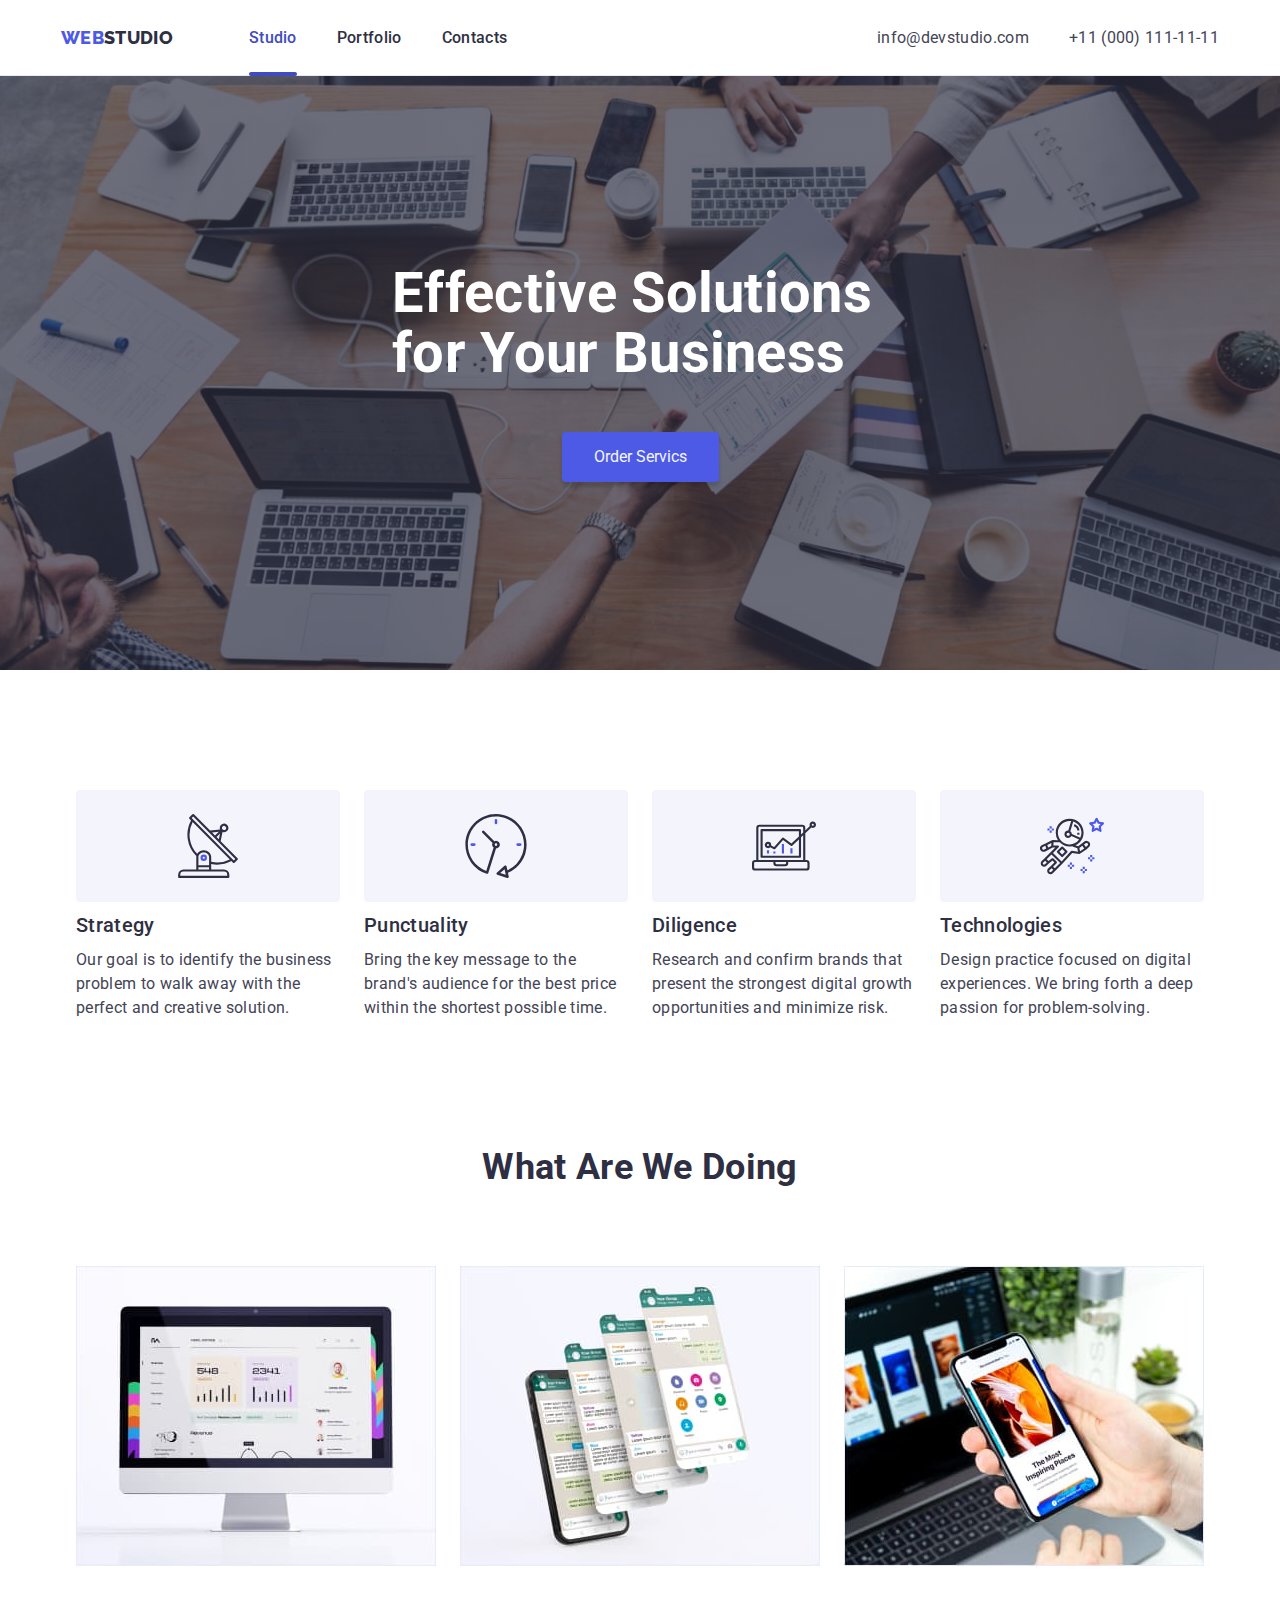
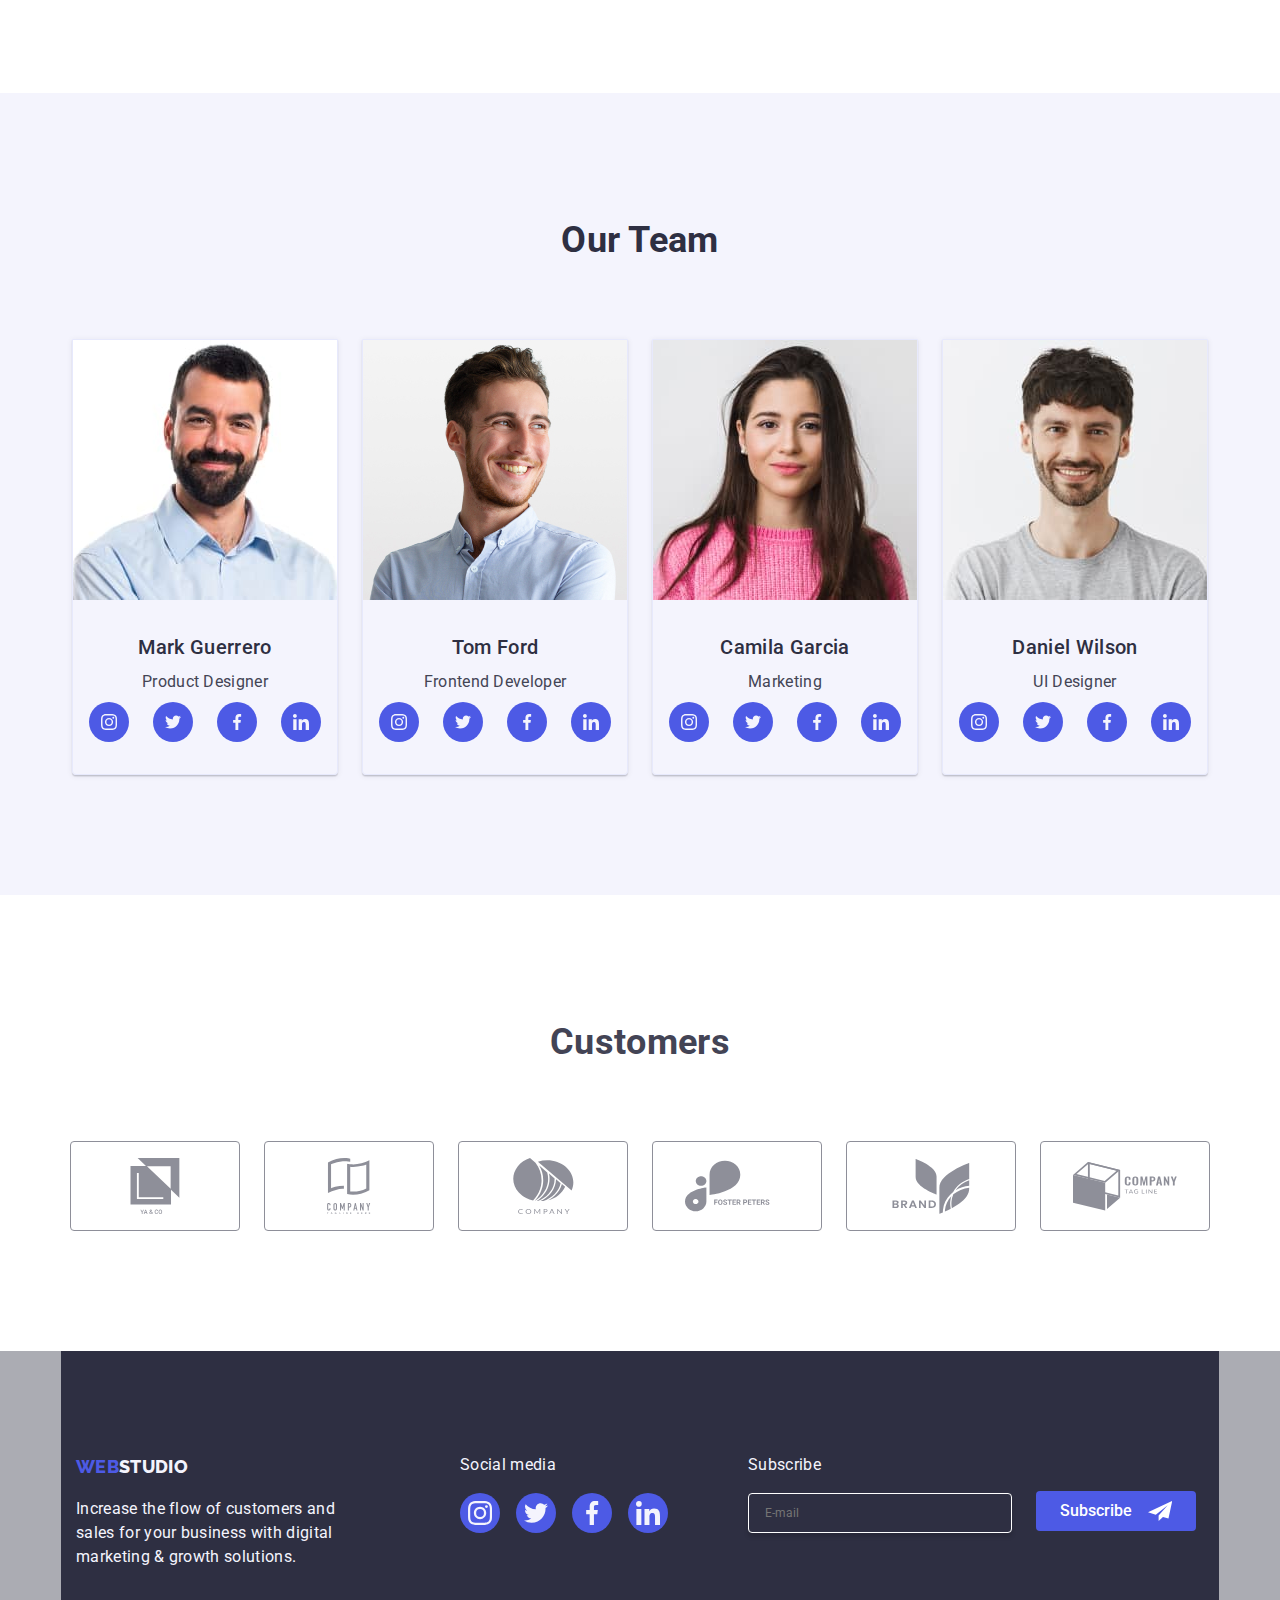
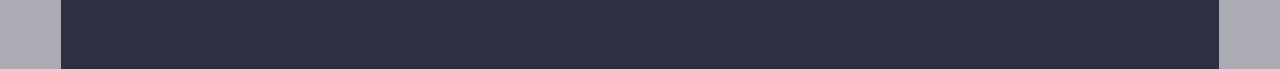
==== index.html @ 2606e439 "almost finish" ====
<!DOCTYPE html>
<html lang="en">

<head>
  <meta charset="UTF-8">
  <meta name="viewport" content="width=device-width, initial-scale=1.0">
  <link rel="stylesheet" type="text/css" href="./css/modern-normalize.css">
  <link rel="stylesheet" type="text/css" href="./css/styles.css">
  <link rel="preconnect" href="https://fonts.googleapis.com">
  <link rel="preconnect" href="https://fonts.gstatic.com" crossorigin>
  <link href="https://fonts.googleapis.com/css2?family=Raleway:wght@800&family=Roboto:wght@400;500;700;900&display=swap"
    rel="stylesheet">
  <title>WebStudio</title>
</head>

<body>
  <header class="top-line">
    <div class="conteiner top">
      <a href="./index.html" class="logo"><span class="web">WEB</span><span class="studio">STUDIO</span></a>
      <nav>
        <ul class="navi">
          <li><a href="./index.html" class="item-navi active">Studio</a></li>
          <li><a href="./portfolio.html" class="item-navi">Portfolio</a></li>
          <li><a href="#" class="item-navi">Contacts</a></li>
        </ul>
      </nav>
      <ul class="contact">
        <li><a href="mailto:info@devstudio.com" class="item-contact">info@devstudio.com</a>
        </li>
        <li><a href="tel:+110001111111" class="item-contact">+11 (000) 111-11-11</a>
        </li>
      </ul>
    </div>
  </header>
  <main>
    <!--hero image-->
    <div class="conteiner bg-hero">
      <div class="hero">
        <h1 class="text-hero">Effective Solutions
          for Your Business</h1>
        <button type="button" data-modal-open class="button-hero">Order Servics</button>
      </div>
    </div>
    <!--about us-->

    <div>
      <ul class="feature conteiner">
        <li class="feature-item">
          <svg width="64" height="64" class="feature-icons">
            <use href="./images/icons.svg#icon-antenna-1"></use>
          </svg>
          <h3 class="feature-header">Strategy</h3>
          <p>Our goal is to identify the business
            problem to walk away with the perfect and creative solution.</p>
        </li>
        <li class="feature-item">
          <svg width="64" height="64" class="feature-icons">
            <use href="./images/icons.svg#icon-clock-1"></use>
          </svg>
          <h3 class="feature-header">Punctuality</h3>
          <p>Bring the key message to the brand's audience for the best price within the shortest
            possible time.</p>
        </li>
        <li class="feature-item">
          <svg width="64" height="64" class="feature-icons">
            <use href="./images/icons.svg#icon-diagram1"></use>
          </svg>
          <h3 class="feature-header">Diligence</h3>
          <p>Research and confirm brands that present the strongest digital growth opportunities
            and minimize risk.</p>
        </li>
        <li class="feature-item">
          <svg width="64" height="64" class="feature-icons">
            <use href="./images/icons.svg#icon-astronaut-1"></use>
          </svg>
          <h3 class="feature-header">Technologies</h3>
          <p>Design practice focused on digital experiences. We bring forth a deep passion for
            problem-solving.</p>
        </li>
      </ul>
    </div>

    <!--what are we doing-->
    <section class="section">
      <div class="conteiner">
        <h2 class="done-header">What Are We Doing</h2>
        <ul class="done-list">
          <li>
            <img src="./images/mainpage/offer1.jpg" alt="computer with open webside" width="360" height="300">
          </li>
          <li>
            <img src="./images/mainpage/offer2.jpg" alt="phone with four different progressive screens" width="360"
              height="300">
          </li>
          <li>
            <img src="./images/mainpage/offer3.jpg" alt="computer and phone showing the same app running" width="360"
              height="300">
          </li>
        </ul>
      </div>
    </section>
    <!--our team-->
    <section class="section bg-light">
      <div class="conteiner">
        <h2 class="done-header">Our Team</h2>
        <ul class="team">
          <li>
            <figure class="team-item">
              <img src="./images/mainpage/team1.jpg" alt="A smiling man who is a Product Designer in our company"
                width="264" height="260">
              <figcaption class="team-figcaption">
                <h3 class="team-header">Mark Guerrero</h3>
                <p>Product Designer</p>
                <ul class="social-list-icons-main">
                  <li>
                    <a href="#" class="background_sm_main">
                      <svg width="16" height="16">
                        <use href="./images/icons.svg#icon-instagram-2"></use>
                      </svg>
                    </a>
                  </li>
                  <li>
                    <a href="#" class="background_sm_main">
                      <svg width="16" height="16">
                        <use href="./images/icons.svg#icon-twitter-1"></use>
                      </svg>
                    </a>
                  </li>
                  <li>
                    <a href="#" class="background_sm_main">
                      <svg width="16" height="16">
                        <use href="./images/icons.svg#icon-facebook-1"></use>
                      </svg>
                    </a>
                  </li>
                  <li>
                    <a href="#" class="background_sm_main">
                      <svg width="16" height="16">
                        <use href="./images/icons.svg#icon-linkedin-1"></use>
                      </svg>
                    </a>
                  </li>
                </ul>
              </figcaption>
            </figure>
          </li>
          <li>
            <figure class="team-item">
              <img src="./images/mainpage/team2.jpg" alt="A smiling man who is a Frontend Developer in our company"
                width="264" height="260">
              <figcaption class="team-figcaption">
                <h3 class="team-header">Tom Ford</h3>
                <p>Frontend Developer</p>
                <ul class="social-list-icons-main">
                  <li>
                    <a href="#" class="background_sm_main">
                      <svg width="16" height="16">
                        <use href="./images/icons.svg#icon-instagram-2"></use>
                      </svg>
                    </a>
                  </li>
                  <li>
                    <a href="#" class="background_sm_main">
                      <svg width="16" height="16">
                        <use href="./images/icons.svg#icon-twitter-1"></use>
                      </svg>
                    </a>
                  </li>
                  <li>
                    <a href="#" class="background_sm_main">
                      <svg width="16" height="16">
                        <use href="./images/icons.svg#icon-facebook-1"></use>
                      </svg>
                    </a>
                  </li>
                  <li>
                    <a href="#" class="background_sm_main">
                      <svg width="16" height="16">
                        <use href="./images/icons.svg#icon-linkedin-1"></use>
                      </svg>
                    </a>
                  </li>
                </ul>
              </figcaption>
            </figure>
          </li>
          <li>
            <figure class="team-item">
              <img src="./images/mainpage/team3.jpg" alt="A smiling woman who is a Marketing specialist in our company"
                width="264" height="260">
              <figcaption class="team-figcaption">
                <h3 class="team-header">Camila Garcia</h3>
                <p>Marketing</p>
                <ul class="social-list-icons-main">
                  <li>
                    <a href="#" class="background_sm_main">
                      <svg width="16" height="16">
                        <use href="./images/icons.svg#icon-instagram-2"></use>
                      </svg>
                    </a>
                  </li>
                  <li>
                    <a href="#" class="background_sm_main">
                      <svg width="16" height="16">
                        <use href="./images/icons.svg#icon-twitter-1"></use>
                      </svg>
                    </a>
                  </li>
                  <li>
                    <a href="#" class="background_sm_main">
                      <svg width="16" height="16">
                        <use href="./images/icons.svg#icon-facebook-1"></use>
                      </svg>
                    </a>
                  </li>
                  <li>
                    <a href="#" class="background_sm_main">
                      <svg width="16" height="16">
                        <use href="./images/icons.svg#icon-linkedin-1"></use>
                      </svg>
                    </a>
                  </li>
                </ul>
              </figcaption>
            </figure>
          </li>
          <li>
            <figure class="team-item">
              <img src="./images/mainpage/team4.jpg" alt="A smiling man who is a UI Designer in our company" width="264"
                height="260">
              <figcaption class="team-figcaption">
                <h3 class="team-header">Daniel Wilson</h3>
                <p>UI Designer</p>
                <ul class="social-list-icons-main">
                  <li>
                    <a href="#" class="background_sm_main">
                      <svg width="16" height="16">
                        <use href="./images/icons.svg#icon-instagram-2"></use>
                      </svg>
                    </a>
                  </li>
                  <li>
                    <a href="#" class="background_sm_main">
                      <svg width="16" height="16">
                        <use href="./images/icons.svg#icon-twitter-1"></use>
                      </svg>
                    </a>
                  </li>
                  <li>
                    <a href="#" class="background_sm_main">
                      <svg width="16" height="16">
                        <use href="./images/icons.svg#icon-facebook-1"></use>
                      </svg>
                    </a>
                  </li>
                  <li>
                    <a href="#" class="background_sm_main">
                      <svg width="16" height="16">
                        <use href="./images/icons.svg#icon-linkedin-1"></use>
                      </svg>
                    </a>
                  </li>
                </ul>
              </figcaption>
            </figure>
          </li>
        </ul>
      </div>
    </section>
    <section class="section">
      <div class="conteiner">
        <h2 class="customers-header">Customers</h2>
        <ul class="customers-list-icons">
          <li>
            <a href="#" class="customers-icons-images">
              <svg width="104" height="56">
                <use href="./images/icons.svg#icon-customers1"></use>
              </svg>
            </a>
          </li>
          <li>
            <a href="#" class="customers-icons-images">
              <svg width="104" height="56">
                <use href="./images/icons.svg#icon-customers2"></use>
              </svg>
            </a>
          </li>
          <li>
            <a href="#" class="customers-icons-images">
              <svg width="104" height="56">
                <use href="./images/icons.svg#icon-customers3"></use>
              </svg>
            </a>
          </li>
          <li>
            <a href="#" class="customers-icons-images">
              <svg width="104" height="56">
                <use href="./images/icons.svg#icon-customers4"></use>
              </svg>
            </a>
          </li>
          <li>
            <a href="#" class="customers-icons-images">
              <svg width="104" height="56">
                <use href="./images/icons.svg#icon-customers5"></use>
              </svg>
            </a>
          </li>
          <li>
            <a href="#" class="customers-icons-images">
              <svg width="104" height="56">
                <use href="./images/icons.svg#icon-customers66"></use>
              </svg>
            </a>
          </li>
        </ul>
      </div>
    </section>
  </main>
  <footer class="bg-dark">
    <div class="conteiner bottom">
      <div class="bottom-items-one">
        <a href="./index.html" class="logo-bottom"><span class="web">WEB</span><span class="studio"
            style="color: #f4f4fd">STUDIO</span></a>
        <p>Increase the flow of customers and sales for your business with digital marketing &
          growth
          solutions.</p>
      </div>
      <div class="bottom-items-two">
        <p>Social media</p>
        <ul class="social-list-icons-bottom">
          <li>
            <a href="#" class="background_sm_footer">
              <svg width="24" height="24">
                <use href="./images/icons.svg#icon-instagram-2"></use>
              </svg>
            </a>
          </li>
          <li>
            <a href="#" class="background_sm_footer">
              <svg width="24" height="24">
                <use href="./images/icons.svg#icon-twitter-1"></use>
              </svg>
            </a>
          </li>
          <li>
            <a href="#" class="background_sm_footer">
              <svg width="24" height="24">
                <use href="./images/icons.svg#icon-facebook-1"></use>
              </svg>
            </a>
          </li>
          <li>
            <a href="#" class="background_sm_footer">
              <svg width="24" height="24">
                <use href="./images/icons.svg#icon-linkedin-1"></use>
              </svg>
            </a>
          </li>
        </ul>
      </div>
      <div class="bottom-items-three">
        <form>
          <label class="sub-bottom">
            Subscribe
            <input class="subscribe" type="email" name="email" placeholder="E-mail" required>
          </label>
          <button type="submit" class="sub-button">Subscribe<svg width="24" height="24">
              <use href="./images/icons.svg#icon-send"></use>
            </svg>
          </button>
        </form>
      </div>
    </div>
  </footer>

  <div class="backdrop is-hidden" data-modal>
    <div class="modal">
      <button data-modal-close type="button" class="close-btn"><svg width="8" height="8">
          <use href="./images/icons.svg#icon-x"></use>
        </svg>
      </button>
      <div>
        <p class="header-form">Leave your contacts and we will call you back</p>
        <form>
          <label class="label-form" for="user_name">Name</label>
          <div class="icons-position">
            <input class="frame-form" type="text" name="username" id="user_name" required>
            <svg class="icons-form" width="18" height="18">
              <use href="./images/icons.svg#icon-person"></use>
            </svg>
          </div>
          <label class="label-form" for="phone">Phone</label>
          <div class="icons-position">
            <input class="frame-form" type="tel" name="phone" id="phone" required>
            <svg class="icons-form" width="18" height="18">
              <use href="./images/icons.svg#icon-tel"></use>
            </svg>
          </div>
          <label class="label-form" for="email">Email</label>
          <div class="icons-position">
            <input class="frame-form" type="email" name="email" id="email" required>
            <svg class="icons-form" width="18" height="18">
              <use href="./images/icons.svg#icon-envelope"></use>
            </svg>
          </div>
          <label class="label-form" for="comment">Comment</label>
          <div class="icons-position">
            <textarea class="comment-form" name="comment" placeholder="Text input" id="comment" required></textarea>
          </div>
          <div class="agreement">
            <input class="checkbox" type="checkbox" name="mark" value="agreement" id="mark" required>
            <label class="agreement-text" for="mark">I accept the terms and conditions of the <a href="#">Privacy
                Policy</a></label>
          </div>
          <div class="form-button-place">
            <button class="form-button" type="submit">Send</button>
          </div>
        </form>
      </div>
    </div>
  </div>


  <script src="./js/modal.js"></script>
</body>

</html>
---- css/styles.css ----
:root {
	--iris: #4d5ae5;
	--ocean: #404bbf;
	--navyblue: #2e2f42;
	--green: #31d0aa;
	--slate: #434455;
	--lightslate: #8e8f99;
	--cornflower: #e7e9fc;
	--cloud: #f4f4fd;
	--navybluemodal: rgba(46, 47, 66, 0.4);
	--grey: #2e2f42;
	--white: #ffffff;
	--dairy: #fcfcfc;
	--activehover: #000000;
}
* {
	box-sizing: border-box;
	padding: 0px;
	margin: 0px;
}
body {
	font-family: "Roboto", sans-serif;
	color: var(--slate);
	line-height: 1.5;
	letter-spacing: 0.02em;
}
.conteiner {
	width: 100%;
	max-width: 1158px;
	padding: 0px 15px;
	margin: 0 auto;
}
.section {
	padding: 120px 0px;
}
.top-line {
	background: var(--white);
	box-shadow: 0px 1px 6px 0px rgba(46, 47, 66, 0.08),
		0px 1px 1px 0px rgba(46, 47, 66, 0.16),
		0px 2px 1px 0px rgba(46, 47, 66, 0.08);
	border-bottom: 1px solid var(--cornflower);
}
.top {
	display: flex;
	align-items: center;
	padding: 24px 0px;
}
.logo {
	margin-right: 76px;
	padding-top: 0%;
	display: inline-flex;
	font-family: "Raleway", sans-serif;
	font-size: 18px;
	font-weight: 800;
	text-decoration: none;
}
.web {
	color: var(--iris);
}
.studio {
	color: var(--navyblue);
}
.navi {
	display: inline-flex;
	gap: 40px;
	list-style: none;
}
.item-navi {
	font-family: "Roboto", sans-serif;
	color: var(--navyblue);
	font-weight: 500;
	text-decoration: none;
	transition-property: color;
	transition-duration: 250ms;
	transition-timing-function: cubic-bezier(0.17, 0.67, 0.83, 0.67);
}
.active {
	position: relative;
	font-size: 16px;
	font-weight: 500;
	color: var(--ocean);
}
.active::after {
	position: absolute;
	right: 0px;
	bottom: -29px;
	content: "";
	background-color: var(--ocean);
	width: 100%;
	height: 4px;
	border-radius: 2px;
}
.contact {
	padding-top: 0%;
	gap: 40px;
	display: flex;
	list-style: none;
	margin-left: auto;
}
.item-contact {
	font-family: "Roboto", sans-serif;
	color: var(--slate);
	font-size: 16px;
	text-decoration: none;
	transition-property: color;
	transition-duration: 250ms;
	transition-timing-function: cubic-bezier(0.17, 0.67, 0.83, 0.67);
}
.item-contact:hover,
.item-contact:focus,
.item-navi:hover,
.item-navi:focus {
	color: var(--ocean);
}
.studio:hover,
.web:hover {
	cursor: pointer;
}
.menu {
	margin-top: 96px;
	margin-bottom: 72px;
	display: flex;
	list-style: none;
	justify-content: center;
	gap: 24px;
}
.item-menu {
	font-family: "Roboto", sans-serif;
	color: var(--iris);
	background-color: var(--cloud);
	font-weight: 500;
	font-size: 16px;
	border-radius: 4px;
	padding: 12px 24px 12px 24px;
	border: none;
	text-align: center;
	transition-property: color, transform;
	transition-duration: 250ms;
	transition-timing-function: cubic-bezier(0.17, 0.67, 0.83, 0.67);
}
.item-menu:hover,
.item-menu:focus {
	cursor: pointer;
	border: none;
	color: var(--white);
	background-color: var(--ocean);
	box-shadow: 0px 2px 2px 0px rgba(0, 0, 0, 0.12),
		0px 2px 1px 0px rgba(0, 0, 0, 0.08), 0px 3px 1px 0px rgba(0, 0, 0, 0.1);
	transform: scale(1.2);
}
.row {
	display: flex;
	justify-content: center;
	gap: 24px;
	margin-bottom: 48px;
	list-style: none;
}
.item-row {
	display: flex;
	flex-direction: column;
}
.item-row:hover {
	box-shadow: 0px 2px 1px 0px rgba(46, 47, 66, 0.08),
		0px 1px 1px 0px rgba(46, 47, 66, 0.16),
		0px 1px 6px 0px rgba(46, 47, 66, 0.08);
	cursor: pointer;
}
.overlay {
	position: absolute;
	background-color: var(--iris);
	color: var(--cloud);
	padding-top: 40px;
	padding-left: 32px;
	padding-right: 32px;
	top: 0;
	left: 0;
	width: 100%;
	height: 300px;
	transform: translatey(100%);
	transition: transform 250ms ease-in-out;
}
.item-row:hover .overlay {
	transform: translatey(0);
}
.last-row {
	margin-bottom: 120px;
}
.row-header {
	color: var(--navyblue, #2e2f42);
	font-family: "Roboto", sans-serif;
	font-size: 20px;
	font-weight: 500;
}
.row-text {
	border-left: 1px solid var(--cornflower);
	border-right: 1px solid var(--cornflower);
	border-bottom: 1px solid var(--cornflower);
	padding: 32px 16px;
	display: flex;
	flex-direction: column;
	gap: 8px;
}
.bottom {
	display: flex;
	flex-direction: row;
	background-color: var(--navyblue);
	padding-top: 101.5px;
	padding-bottom: 100px;
	color: var(--cloud);
}
.bottom-items-one {
	display: flex;
	flex-direction: column;
	gap: 17.5px;
	width: 264px;
	margin-right: 120px;
}
.bottom-items-two {
	display: flex;
	flex-direction: column;
	gap: 16px;
	width: 208px;
	margin-right: 80px;
}
.logo-bottom {
	font-family: "Raleway", sans-serif;
	font-size: 18px;
	font-weight: 800;
	text-decoration: none;
}
.hero {
	color: var(--cloud);
	display: flex;
	flex-direction: column;
	justify-content: center;
	gap: 48px;
	padding-top: 188px;
	padding-bottom: 188px;
}
.bg-hero {
	display: flex;
	justify-content: center;
	max-width: 1440px;
	background-color: var(--navybluemodal);
	background-image: radial-gradient(
			circle,
			rgba(46, 47, 66, 0.7) 100%,
			rgba(255, 255, 255, 0) 0%
		),
		url("../images/mainpage/bghero.jpg");
	background-size: cover, cover;
}
.text-hero {
	font-size: 56px;
	width: 496px;
	font-weight: 700;
	line-height: 1.07;
	color: var(--white);
	margin: 0 auto;
}
.button-hero {
	margin: 0 auto;
	padding: 16px 32px;
	border-radius: 4px;
	background-color: var(--iris);
	border: none;
	box-shadow: 0px 4px 4px 0px rgba(0, 0, 0, 0.15);
	color: var(--cloud);
	transition-property: transform;
	transition-duration: 250ms;
	transition-timing-function: cubic-bezier(0.17, 0.67, 0.83, 0.67);
}
.button-hero:hover,
.button-hero:focus {
	background-color: var(--ocean);
	box-shadow: 0px 4px 4px 0px rgba(0, 0, 0, 0.15);
	cursor: pointer;
	transform: scale(1.2);
}

.bg-dark {
	background-color: var(--navybluemodal);
}
.feature {
	padding-top: 120px;
	list-style: none;
	display: flex;
	justify-content: center;
	gap: 24px;
}
.feature-icons {
	box-sizing: content-box;
	border-radius: 4px;
	background-color: var(--cloud, #f4f4fd);
	padding: 24px 100px;
}
.feature-item {
	display: flex;
	gap: 8px;
	flex-direction: column;
}
.feature-header {
	font-size: 20px;
	font-weight: 500;
	color: var(--navyblue);
}
.done-list {
	display: flex;
	gap: 24px;
	justify-content: center;
	list-style: none;
}
.done-header {
	margin-bottom: 72px;
	font-size: 36px;
	font-weight: 700;
	text-align: center;
	color: var(--navyblue);
}
.bg-light {
	background-color: var(--cloud);
}
.team-header {
	color: var(--navyblue, #2e2f42);
	text-align: center;
	font-family: "Roboto", sans-serif;
	font-size: 36px;
	font-weight: 700;
}
.team {
	margin-top: 72px;
	display: flex;
	justify-content: center;
	list-style: none;
	gap: 24px;
}
.team-item {
	display: flex;
	flex-direction: column;
	align-items: center;
	border: 1px solid var(--cornflower, #e7e9fc);
	gap: 32px;
	border-radius: 0px 0px 4px 4px;
	box-shadow: 0px 2px 1px 0px rgba(46, 47, 66, 0.08),
		0px 1px 1px 0px rgba(46, 47, 66, 0.16),
		0px 1px 6px 0px rgba(46, 47, 66, 0.08);
}
.team-header {
	color: var(--navyblue, #2e2f42);
	text-align: center;
	font-family: "Roboto", sans-serif;
	font-size: 20px;
	font-weight: 500;
}
.team-figcaption {
	display: flex;
	flex-direction: column;
	align-items: center;
	gap: 8px;
	width: 232px;
	margin-bottom: 32px;
}
.background_sm_main {
	display: flex;
	justify-content: center;
	align-items: center;
	background-color: var(--iris);
	fill: var(--cloud);
	border-radius: 50%;
	width: 40px;
	height: 40px;
	transition-property: background-color, transform;
	transition-duration: 250ms;
	transition-timing-function: cubic-bezier(0.17, 0.67, 0.83, 0.67);
}
.background_sm_main:hover,
.background_sm_main:focus {
	cursor: pointer;
	background-color: var(--ocean);
	transform: scale(1.2);
}
.background_sm_footer {
	display: flex;
	justify-content: center;
	align-items: center;
	background-color: var(--iris);
	fill: var(--cloud);
	border-radius: 50%;
	width: 40px;
	height: 40px;
	transition-property: background-color, transform;
	transition-duration: 250ms;
	transition-timing-function: cubic-bezier(0.17, 0.67, 0.83, 0.67);
}
.background_sm_footer:hover,
.background_sm_footer:focus {
	background-color: var(--green);
	cursor: pointer;
	transform: scale(1.2);
}
.social-list-icons-main {
	display: flex;
	justify-content: center;
	list-style: none;
	gap: 24px;
}
.social-list-icons-bottom {
	display: flex;
	justify-content: center;
	list-style: none;
	gap: 16px;
}
.customers-header {
	font-family: "Roboto", sans-serif;
	font-size: 36px;
	font-weight: 700;
	text-align: center;
	margin-bottom: 72px;
}
.customers-list-icons {
	display: flex;
	justify-content: center;
	list-style: none;
	gap: 24px;
}
.customers-icons-images {
	display: flex;
	align-items: center;
	padding: 16px 32px;
	border-radius: 4px;
	border: 1px solid var(--lightslate);
	fill: var(--lightslate);
	transition-property: border, fill, transform;
	transition-duration: 250ms;
	transition-timing-function: cubic-bezier(0.17, 0.67, 0.83, 0.67);
}
.customers-icons-images:hover,
.customers-icons-images:focus {
	cursor: pointer;
	border: 1px solid var(--ocean);
	fill: var(--ocean);
	transform: scale(1.2);
}
.backdrop {
	position: fixed;
	top: 0;
	left: 0;
	width: 100%;
	height: 100%;
	background-color: rgba(46, 47, 66, 0.4);
	transition-property: transform;
	transition-duration: 500ms;
	transition-timing-function: linear;
}
.is-hidden {
	opacity: 0;
	visibility: hidden;
	pointer-events: none;
	transform: scale(1.25);
}
.modal {
	position: absolute;
	top: 50%;
	left: 50%;
	transform: translate(-50%, -50%);
	width: 432px;
	height: 608px;
	border-radius: 4px;
	background: var(--cloud);
	box-shadow: 0px 2px 1px 0px rgba(0, 0, 0, 0.2),
		0px 1px 3px 0px rgba(0, 0, 0, 0.12), 0px 1px 1px 0px rgba(0, 0, 0, 0.14);
	margin: 0;
	padding: 24px;
}
.close-btn {
	position: relative;
	left: 336px;
	border: 1px solid rgba(0, 0, 0, 0.1);
	border-radius: 50%;
	width: 24px;
	height: 24px;
	fill: var(--navyblue);
	background: linear-gradient(0deg, #e7e9fc, #e7e9fc),
		linear-gradient(0deg, rgba(0, 0, 0, 0.1), rgba(0, 0, 0, 0.1));
	cursor: pointer;
}
.box {
	position: relative;
	width: 360px;
	height: 300px;
	margin: 0 auto;
	overflow: hidden;
}
.bottom-items-three {
	position: relative;
}
.sub-bottom {
	display: flex;
	flex-direction: column;
	gap: 16px;
}
.subscribe {
	width: 264px;
	height: 40px;
	border-radius: 4px;
	border: 1px solid var(--white);
	box-shadow: 0px 4px 4px 0px rgba(0, 0, 0, 0.15);
	color: var(--white);
	font-size: 12px;
	padding-left: 16px;
	background-color: var(--navyblue);
}
.sub-button {
	border: none;
	position: absolute;
	top: 38px;
	left: 288px;
	display: inline-flex;
	padding: 8px 24px;
	justify-content: center;
	align-items: center;
	gap: 16px;
	border-radius: 4px;
	background: var(--iris);
	color: var(--white);
	text-align: center;
	font-weight: 500;
	transition-property: transform;
	transition-duration: 250ms;
	transition-timing-function: cubic-bezier(0.17, 0.67, 0.83, 0.67);
}
.form-button:hover,
.form-button:focus,
.sub-button:hover,
.sub-button:focus {
	cursor: pointer;
	transform: scale(1.1);
}
.header-form {
	display: flex;
	justify-content: center;
	font-weight: 500;
	margin-top: 24px;
	margin-bottom: 16px;
}
.form-button {
	display: flex;
	justify-content: center;
	width: 169px;
	height: 56px;
	padding: 16px 32px 16px 32px;
	border-radius: 4px;
	background: var(--iris);
	box-shadow: 0px 4px 4px 0px rgba(0, 0, 0, 0.15);
	color: var(--white);
	line-height: 24px;
	letter-spacing: 0.04em;
	border: none;
	transition-property: transform;
	transition-duration: 250ms;
	transition-timing-function: cubic-bezier(0.17, 0.67, 0.83, 0.67);
}
.form-button-place {
	display: flex;
	justify-content: center;
}
.label-form {
	color: var(--lightslate);
	font-size: 12px;
	display: flex;
	width: 100%;
	flex-direction: column;
	align-items: flex-start;
	gap: 4px;
	margin-bottom: 8px;
}
.icons-position {
	position: relative;
}
.icons-position:hover,
.icons-position:focus-within,
.icons-position:focus {
	fill: var(--iris);
	border-radius: 4px;
	border: 1px solid var(--iris);
}

.agreement {
	position: relative;
	margin-left: 48px;
	margin-top: 16px;
	margin-bottom: 24px;
}
.checkbox {
	position: absolute;
	width: 16px;
	height: 16px;
	left: -24px;
	top: 4px;
}
.agreement-text {
	color: var(--lightslate);
	font-size: 12px;
	letter-spacing: 0.48px;
}

.frame-form {
	width: 100%;
	height: 40px;
	border-radius: 4px;
	padding: 11px 38px;
	border: 1px solid var(--navybluemodal);
}
.icons-form {
	position: absolute;
	top: 11px;
	left: 16px;
}
.comment-form {
	display: block;
	resize: none;
	width: 100%;
	height: 120px;
	border-radius: 4px;
	border: 1px solid var(--navybluemodal);
	padding: 8px 16px;
	font-family: "Roboto", sans-serif;
	color: var(--navybluemodal);
	font-size: 12px;
}
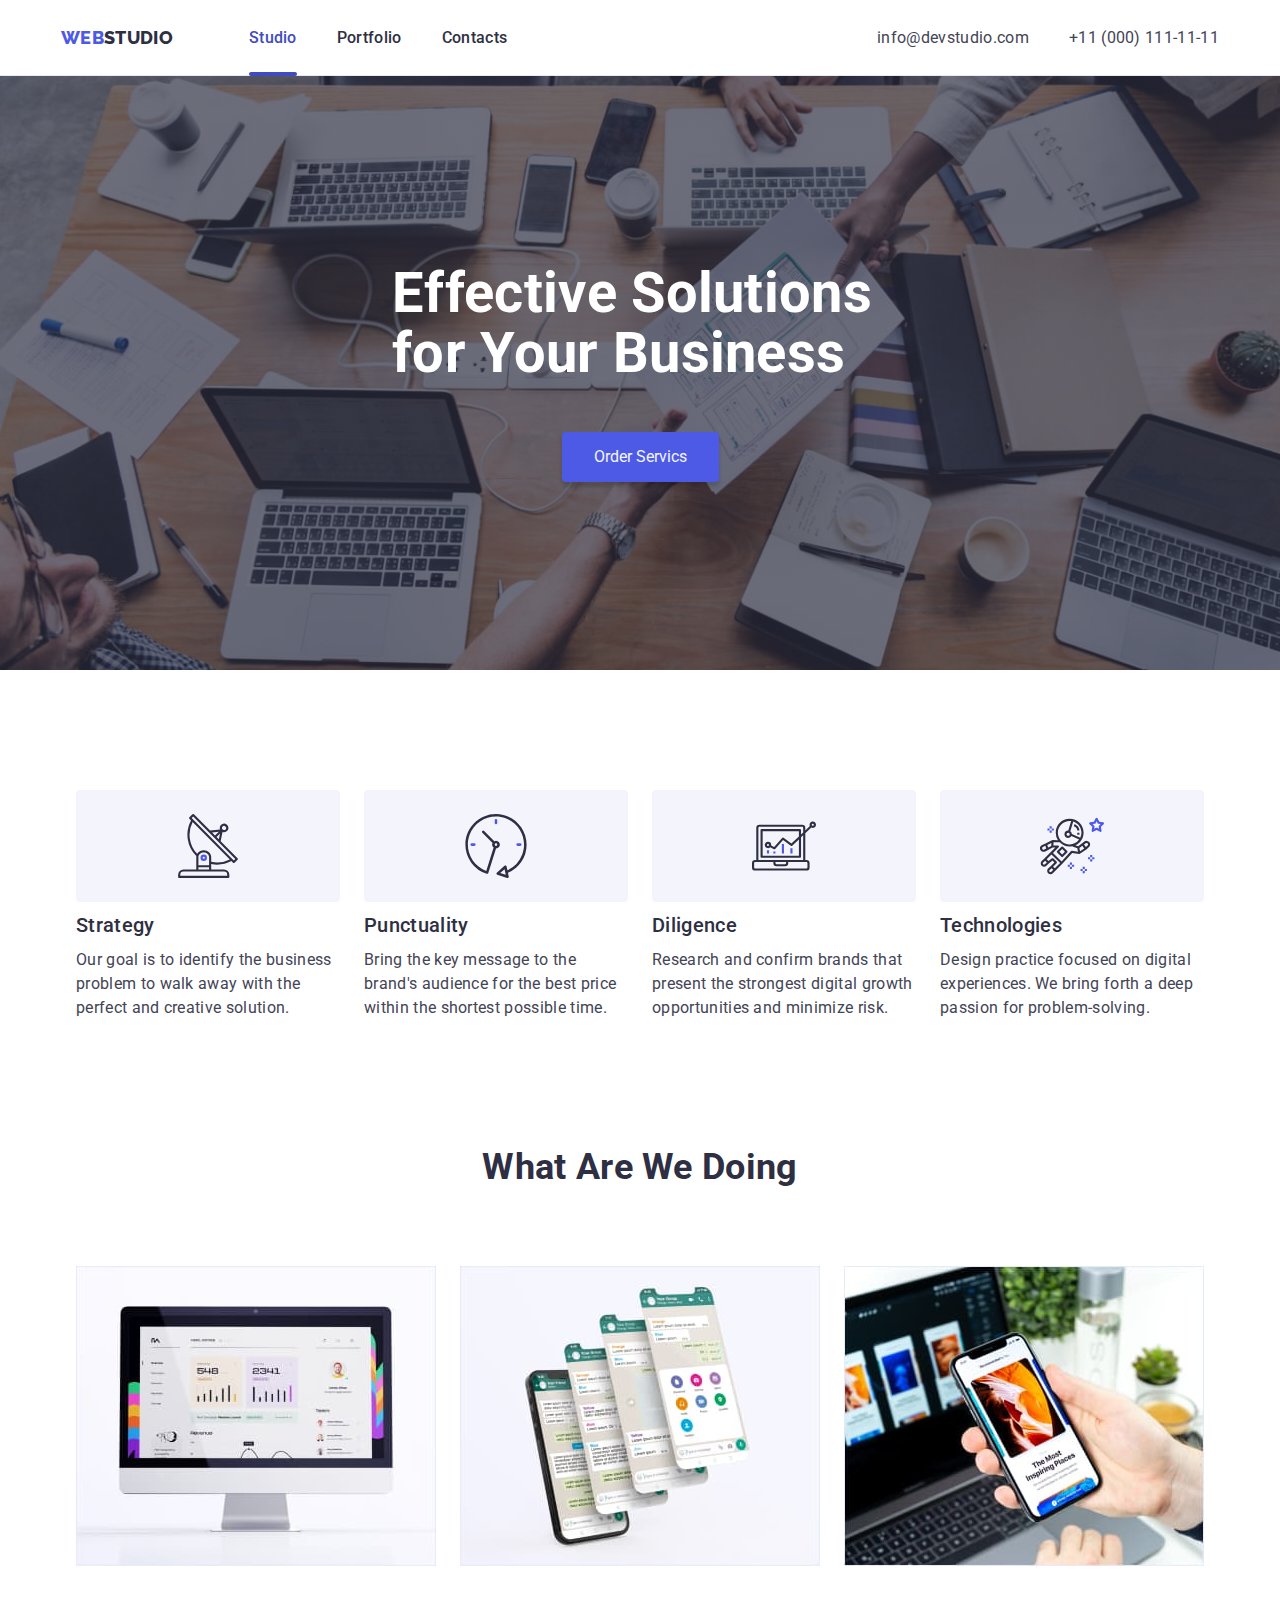
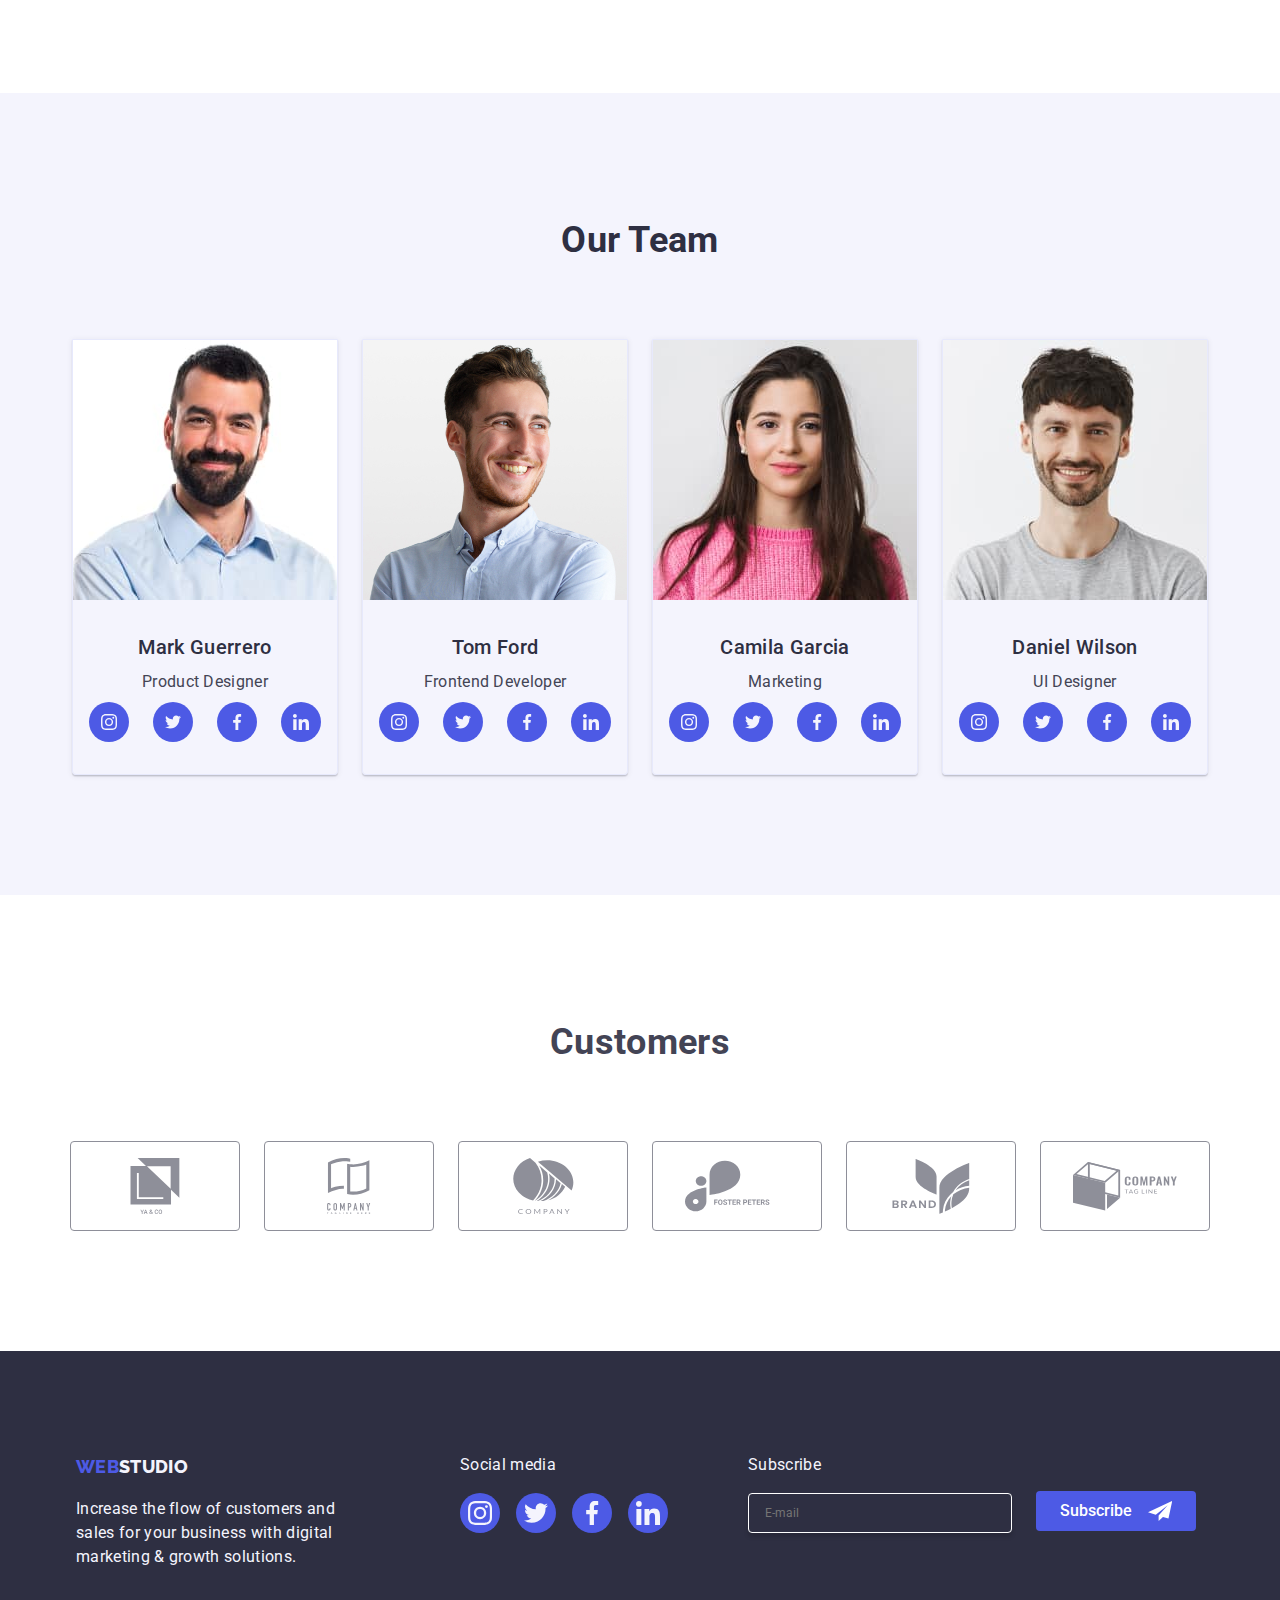
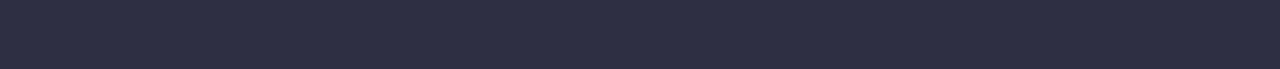
==== commit f71f46fd: "add" ====
--- a/index.html
+++ b/index.html
@@ -384,12 +384,16 @@
         <p class="header-form">Leave your contacts and we will call you back</p>
         <form>
           <label class="label-form" for="user_name">Name</label>
+
           <div class="icons-position">
             <input class="frame-form" type="text" name="username" id="user_name" required>
             <svg class="icons-form" width="18" height="18">
               <use href="./images/icons.svg#icon-person"></use>
             </svg>
           </div>
+
+
+
           <label class="label-form" for="phone">Phone</label>
           <div class="icons-position">
             <input class="frame-form" type="tel" name="phone" id="phone" required>
@@ -408,11 +412,17 @@
           <div class="icons-position">
             <textarea class="comment-form" name="comment" placeholder="Text input" id="comment" required></textarea>
           </div>
+
           <div class="agreement">
-            <input class="checkbox" type="checkbox" name="mark" value="agreement" id="mark" required>
-            <label class="agreement-text" for="mark">I accept the terms and conditions of the <a href="#">Privacy
-                Policy</a></label>
-          </div>
+            <label class="agreement-text" for="mark">
+              <input class="check-input" type="checkbox" name="mark" value="agreement" id="mark" required>
+              <span class="check-span">
+                <svg class="check-icons" width="10" height="8">
+                  <use href="./images/symbol-defs (3).svg#icon-agreement"></use>
+                </svg>
+              </span>I accept the terms and conditions of the <a href="#">Privacy Policy</a></label>
+          </div>
+
           <div class="form-button-place">
             <button class="form-button" type="submit">Send</button>
           </div>
--- a/css/styles.css
+++ b/css/styles.css
@@ -279,7 +279,7 @@
 }
 
 .bg-dark {
-	background-color: var(--navybluemodal);
+	background-color: var(--navyblue);
 }
 .feature {
 	padding-top: 120px;
@@ -577,33 +577,62 @@
 .icons-position {
 	position: relative;
 }
+.comment-form:focus,
+.comment-form:hover,
+.icons-position:focus,
 .icons-position:hover,
 .icons-position:focus-within,
-.icons-position:focus {
+.frame-form:focus,
+.frame-form:hover {
 	fill: var(--iris);
 	border-radius: 4px;
-	border: 1px solid var(--iris);
+	border: 1px solid;
+	border-color: var(--iris);
+	outline: none;
 }
 
 .agreement {
 	position: relative;
-	margin-left: 48px;
+	margin-left: 24px;
 	margin-top: 16px;
 	margin-bottom: 24px;
 }
-.checkbox {
+
+.check-input {
 	position: absolute;
+	transform: translateY(-50%);
+	opacity: 0;
+}
+.check-input:checked + .check-span {
+	border: 1px solid var(--ocean);
+	background: var(--ocean);
+}
+.check-input:checked + .check-span .check-icons {
+	opacity: 1;
+	transition-property: transform;
+	transition-duration: 250ms;
+	transition-timing-function: cubic-bezier(0.17, 0.67, 0.83, 0.67);
+}
+.check-span {
+	position: absolute;
+	border: 1px solid rgba(46, 47, 66, 0.4);
+	padding: 4px 3px 4px 3px;
+	border-radius: 2px;
 	width: 16px;
 	height: 16px;
 	left: -24px;
-	top: 4px;
+	top: 5px;
+}
+.check-icons {
+	opacity: 0;
+	transition-property: transform;
+	transition-duration: 250ms;
+	transition-timing-function: cubic-bezier(0.17, 0.67, 0.83, 0.67);
 }
 .agreement-text {
 	color: var(--lightslate);
 	font-size: 12px;
-	letter-spacing: 0.48px;
-}
-
+}
 .frame-form {
 	width: 100%;
 	height: 40px;
@@ -611,6 +640,7 @@
 	padding: 11px 38px;
 	border: 1px solid var(--navybluemodal);
 }
+
 .icons-form {
 	position: absolute;
 	top: 11px;
